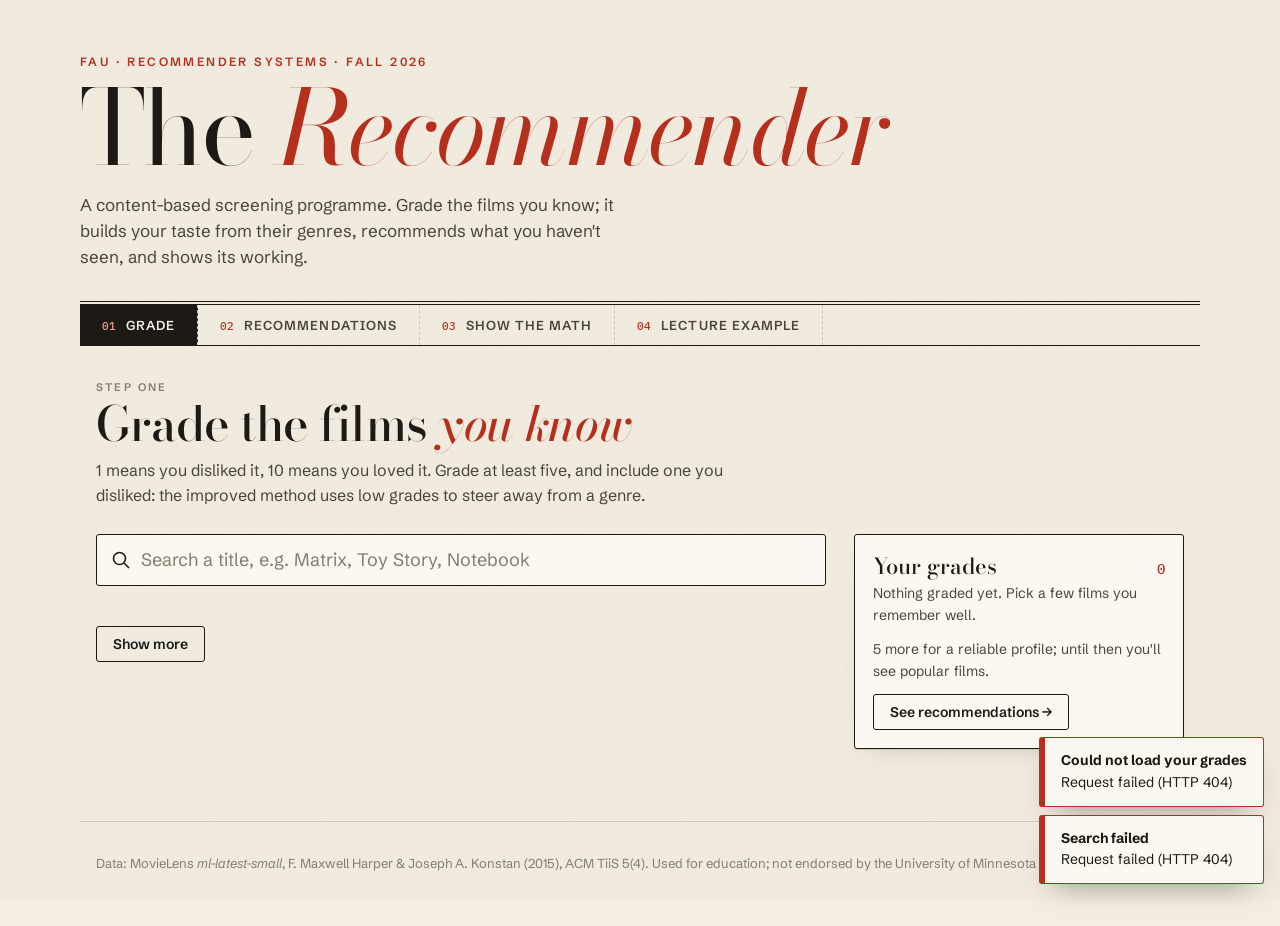
==== src/main/resources/static/index.html @ 15a637a7 "Add the web UI: grade, recommendations, show the math, lecture example Static HTML, CSS and ES modul" ====
<!doctype html>
<html lang="en">
<head>
	<meta charset="utf-8">
	<meta name="viewport" content="width=device-width, initial-scale=1">
	<title>The Recommender · a content-based screening programme</title>
	<meta name="description" content="Grade the films you know; a content-based recommender builds your taste from their genres and shows its working.">
	<link rel="preconnect" href="https://fonts.googleapis.com">
	<link rel="preconnect" href="https://fonts.gstatic.com" crossorigin>
	<link rel="stylesheet" href="https://fonts.googleapis.com/css2?family=Bodoni+Moda:ital,opsz,wght@0,6..96,400..800;1,6..96,400..800&family=IBM+Plex+Mono:wght@400;500&family=Schibsted+Grotesk:wght@400;500;600;700&display=swap">
	<link rel="stylesheet" href="css/app.css">
	<script type="module" src="js/main.js"></script>
</head>
<body>
	<header class="masthead">
		<div class="masthead__inner">
			<p class="masthead__kicker">FAU · Recommender Systems · Fall 2026</p>
			<h1 class="masthead__title"><a href="#grade">The <em>Recommender</em></a></h1>
			<p class="masthead__sub">A content-based screening programme. Grade the films you know; it builds your taste
				from their genres, recommends what you haven't seen, and shows its working.</p>
		</div>
		<nav class="tabs" aria-label="Views">
			<a class="tab" href="#grade" data-view="grade"><span class="tab__no">01</span><span>Grade</span><span class="tab__badge" id="grade-count" hidden></span></a>
			<a class="tab" href="#recommendations" data-view="recommendations"><span class="tab__no">02</span><span>Recommendations</span></a>
			<a class="tab" href="#math" data-view="math"><span class="tab__no">03</span><span>Show the math</span></a>
			<a class="tab" href="#example" data-view="example"><span class="tab__no">04</span><span>Lecture example</span></a>
		</nav>
	</header>

	<main id="view" class="view" tabindex="-1"></main>

	<footer class="colophon">
		<p>Data: MovieLens <i>ml-latest-small</i>, F. Maxwell Harper &amp; Joseph A. Konstan (2015), ACM TiiS 5(4).
			Used for education; not endorsed by the University of Minnesota or GroupLens.</p>
	</footer>

	<div id="toasts" class="toasts" role="status" aria-live="polite"></div>
</body>
</html>
---- src/main/resources/static/css/app.css ----
/*
 * The Recommender: a screening programme printed on warm paper.
 * Ink on paper, one marquee-red accent; cool teal marks anything that counts against a film.
 */
:root {
	--paper: #f3ede2;
	--paper-deep: #e8dfcf;
	--card: #fbf8f2;
	--ink: #1d1a16;
	--ink-soft: #4a443b;
	--muted: #857c6d;
	--rule: #d3c8b3;
	--red: #b5301c;
	--red-wash: #f3dcd3;
	--cool: #27606d;
	--cool-wash: #d4e5e7;
	--gold: #b8892a;

	--display: "Bodoni Moda", "Bodoni 72", Didot, Georgia, serif;
	--body: "Schibsted Grotesk", "Avenir Next", "Helvetica Neue", sans-serif;
	--mono: "IBM Plex Mono", "SF Mono", Menlo, Consolas, monospace;

	--page: 1120px;
	--gutter: 16px;
	--radius: 3px;
	--shadow: 0 1px 0 var(--rule), 0 10px 24px -18px rgb(29 26 22 / 0.35);
}

*,
*::before,
*::after {
	box-sizing: border-box;
}

html {
	-webkit-text-size-adjust: 100%;
}

body {
	margin: 0;
	min-height: 100vh;
	background-color: var(--paper);
	color: var(--ink);
	font: 400 16px/1.55 var(--body);
	font-feature-settings: "ss01";
}

/* Paper grain. */
body::before {
	content: "";
	position: fixed;
	inset: 0;
	z-index: 0;
	pointer-events: none;
	opacity: 0.55;
	background-image: url("data:image/svg+xml,%3Csvg xmlns='http://www.w3.org/2000/svg' width='180' height='180'%3E%3Cfilter id='n'%3E%3CfeTurbulence type='fractalNoise' baseFrequency='.85' numOctaves='3' stitchTiles='stitch'/%3E%3CfeColorMatrix values='0 0 0 0 .11 0 0 0 0 .1 0 0 0 0 .08 0 0 0 .07 0'/%3E%3C/filter%3E%3Crect width='100%25' height='100%25' filter='url(%23n)'/%3E%3C/svg%3E");
}

a {
	color: inherit;
}

:focus-visible {
	outline: 2px solid var(--red);
	outline-offset: 2px;
}

/* ---------- Masthead and tabs ---------- */

.masthead {
	position: relative;
	z-index: 1;
	padding: clamp(28px, 5vw, 56px) var(--gutter) 0;
}

.masthead__inner,
.tabs {
	max-width: var(--page);
	margin: 0 auto;
}

.masthead__kicker {
	margin: 0 0 14px;
	color: var(--red);
	font: 600 12px/1 var(--body);
	letter-spacing: 0.2em;
	text-transform: uppercase;
}

.masthead__title {
	margin: 0;
	font: 400 clamp(46px, 9vw, 104px)/0.88 var(--display);
	letter-spacing: -0.025em;
}

.masthead__title a {
	text-decoration: none;
}

.masthead__title em {
	color: var(--red);
	font-style: italic;
}

.masthead__sub {
	max-width: 56ch;
	margin: 18px 0 30px;
	color: var(--ink-soft);
	font-size: 17px;
}

.tabs {
	display: flex;
	overflow-x: auto;
	border-top: 4px double var(--ink);
	border-bottom: 1px solid var(--ink);
	scrollbar-width: none;
}

.tab {
	display: flex;
	flex: 0 0 auto;
	align-items: baseline;
	gap: 10px;
	padding: 14px 22px 13px;
	border-right: 1px dashed var(--rule);
	color: var(--ink-soft);
	font: 600 13px/1 var(--body);
	letter-spacing: 0.08em;
	text-decoration: none;
	text-transform: uppercase;
	transition: background-color 0.2s, color 0.2s;
}

.tab:hover {
	background: var(--paper-deep);
	color: var(--ink);
}

.tab[aria-current="page"] {
	background: var(--ink);
	color: var(--paper);
}

.tab__no {
	color: var(--red);
	font: 500 11px/1 var(--mono);
	letter-spacing: 0;
}

.tab[aria-current="page"] .tab__no {
	color: #f0a08f;
}

.tab__badge {
	min-width: 20px;
	padding: 3px 6px;
	border-radius: 10px;
	background: var(--red);
	color: var(--card);
	font: 500 11px/1 var(--mono);
	letter-spacing: 0;
	text-align: center;
}

/* ---------- View chrome ---------- */

.view {
	position: relative;
	z-index: 1;
	max-width: var(--page);
	margin: 0 auto;
	padding: 36px var(--gutter) 72px;
	outline: none;
}

.view-head {
	display: grid;
	gap: 6px;
	margin-bottom: 26px;
}

.eyebrow {
	margin: 0;
	color: var(--muted);
	font: 600 11px/1 var(--body);
	letter-spacing: 0.2em;
	text-transform: uppercase;
}

.view-title {
	margin: 0;
	font: 500 clamp(30px, 4.4vw, 48px)/1.04 var(--display);
	letter-spacing: -0.015em;
}

.view-title em {
	color: var(--red);
}

.lede {
	max-width: 66ch;
	margin: 4px 0 0;
	color: var(--ink-soft);
}

.section-title {
	display: flex;
	align-items: baseline;
	gap: 12px;
	margin: 38px 0 12px;
	font: 500 24px/1.15 var(--display);
}

.section-title__step {
	color: var(--red);
	font: 500 12px/1 var(--mono);
}

.note {
	max-width: 70ch;
	margin: 8px 0 0;
	color: var(--ink-soft);
	font-size: 15px;
}

.formula {
	padding: 1px 6px;
	border-radius: var(--radius);
	background: var(--paper-deep);
	font: 400 0.92em/1.4 var(--mono);
	white-space: nowrap;
}

.colophon {
	position: relative;
	z-index: 1;
	max-width: var(--page);
	margin: 0 auto;
	padding: 18px var(--gutter) 40px;
	border-top: 1px solid var(--rule);
	color: var(--muted);
	font-size: 13px;
}

/* ---------- Controls ---------- */

.controls {
	display: flex;
	flex-wrap: wrap;
	align-items: end;
	gap: 18px 28px;
	margin: 0 0 22px;
	padding: 16px 18px;
	border: 1px solid var(--rule);
	border-radius: var(--radius);
	background: var(--card);
	box-shadow: var(--shadow);
}

.field {
	display: grid;
	gap: 7px;
}

.field__label {
	color: var(--muted);
	font: 600 11px/1 var(--body);
	letter-spacing: 0.16em;
	text-transform: uppercase;
}

.segmented {
	display: inline-flex;
	border: 1px solid var(--ink);
	border-radius: var(--radius);
	overflow: hidden;
}

.segmented button {
	padding: 9px 16px;
	border: 0;
	background: transparent;
	color: var(--ink);
	font: 600 14px/1 var(--body);
	cursor: pointer;
}

.segmented button + button {
	border-left: 1px solid var(--ink);
}

.segmented button[aria-pressed="true"] {
	background: var(--ink);
	color: var(--paper);
}

.select {
	padding: 8px 30px 8px 12px;
	border: 1px solid var(--ink);
	border-radius: var(--radius);
	background: var(--card) url("data:image/svg+xml,%3Csvg xmlns='http://www.w3.org/2000/svg' width='10' height='6'%3E%3Cpath d='M0 0l5 6 5-6z' fill='%231d1a16'/%3E%3C/svg%3E") no-repeat right 11px center;
	color: var(--ink);
	font: 500 14px/1 var(--body);
	appearance: none;
}

.method-note {
	flex: 1 1 260px;
	margin: 0;
	color: var(--ink-soft);
	font-size: 14px;
}

.search {
	width: 100%;
	padding: 14px 16px 14px 44px;
	border: 1px solid var(--ink);
	border-radius: var(--radius);
	background: var(--card) url("data:image/svg+xml,%3Csvg xmlns='http://www.w3.org/2000/svg' width='18' height='18' fill='none' stroke='%231d1a16' stroke-width='1.6'%3E%3Ccircle cx='7.5' cy='7.5' r='6'/%3E%3Cpath d='M12 12l5 5'/%3E%3C/svg%3E") no-repeat 15px center;
	color: var(--ink);
	font: 400 18px/1.2 var(--body);
}

.search::placeholder {
	color: var(--muted);
}

.button {
	display: inline-flex;
	align-items: center;
	gap: 8px;
	padding: 10px 16px;
	border: 1px solid var(--ink);
	border-radius: var(--radius);
	background: transparent;
	color: var(--ink);
	font: 600 14px/1 var(--body);
	text-decoration: none;
	cursor: pointer;
}

.button:hover {
	background: var(--ink);
	color: var(--paper);
}

.button--primary {
	border-color: var(--red);
	background: var(--red);
	color: var(--card);
}

.button--primary:hover {
	border-color: var(--ink);
}

/* ---------- Chips ---------- */

.chips {
	display: flex;
	flex-wrap: wrap;
	gap: 6px;
	margin: 0;
	padding: 0;
	list-style: none;
}

.chip {
	display: inline-flex;
	align-items: baseline;
	gap: 6px;
	padding: 3px 9px;
	border: 1px solid var(--rule);
	border-radius: 999px;
	background: var(--card);
	color: var(--ink-soft);
	font: 500 12px/1.3 var(--body);
}

.chip--tag {
	border-style: dashed;
}

.chip--tag::before {
	content: "#";
	color: var(--muted);
}

.chip--match {
	border-color: var(--red);
	background: var(--red-wash);
	color: var(--ink);
}

.chip__value {
	color: var(--red);
	font: 500 11px/1 var(--mono);
}

/* ---------- Grade view ---------- */

.grade-layout {
	display: grid;
	grid-template-columns: minmax(0, 1fr) 330px;
	gap: 28px;
	align-items: start;
}

.results {
	display: grid;
	gap: 12px;
	margin-top: 16px;
}

.results__meta {
	margin: 12px 0 0;
	color: var(--muted);
	font-size: 13px;
}

.film {
	display: grid;
	gap: 10px;
	padding: 16px 18px;
	border: 1px solid var(--rule);
	border-radius: var(--radius);
	background: var(--card);
	box-shadow: var(--shadow);
}

.film--graded {
	border-color: var(--ink);
}

.film__head {
	display: flex;
	flex-wrap: wrap;
	align-items: baseline;
	justify-content: space-between;
	gap: 4px 16px;
}

.film__title {
	margin: 0;
	font: 500 21px/1.2 var(--display);
}

.film__year {
	color: var(--muted);
	font: 400 15px/1 var(--mono);
}

.film__stats {
	color: var(--muted);
	font: 400 12px/1.2 var(--mono);
	white-space: nowrap;
}

.grade-row {
	display: flex;
	flex-wrap: wrap;
	align-items: center;
	gap: 10px;
}

.grade-row__label {
	color: var(--muted);
	font: 600 11px/1 var(--body);
	letter-spacing: 0.16em;
	text-transform: uppercase;
}

.grades {
	display: grid;
	grid-template-columns: repeat(10, 34px);
	gap: 4px;
}

.grade-button {
	height: 34px;
	border: 1px solid var(--rule);
	border-radius: var(--radius);
	background: var(--paper);
	color: var(--ink-soft);
	font: 500 13px/1 var(--mono);
	cursor: pointer;
	transition: background-color 0.15s, color 0.15s, transform 0.15s;
}

.grade-button:hover {
	border-color: var(--red);
	color: var(--red);
}

.grade-button:active {
	transform: scale(0.92);
}

.grade-button[aria-pressed="true"] {
	border-color: var(--ink);
	background: var(--ink);
	color: var(--paper);
}

.grade-button[aria-pressed="true"].low {
	border-color: var(--cool);
	background: var(--cool);
}

.ledger {
	position: sticky;
	top: 16px;
	padding: 18px;
	border: 1px solid var(--ink);
	border-radius: var(--radius);
	background: var(--card);
	box-shadow: var(--shadow);
}

.ledger__title {
	display: flex;
	align-items: baseline;
	justify-content: space-between;
	margin: 0 0 4px;
	font: 500 22px/1.2 var(--display);
}

.ledger__count {
	color: var(--red);
	font: 500 14px/1 var(--mono);
}

.ledger__list {
	display: grid;
	margin: 12px 0;
	padding: 0;
	list-style: none;
}

.ledger__item {
	display: grid;
	grid-template-columns: 40px minmax(0, 1fr) auto;
	align-items: center;
	gap: 10px;
	padding: 8px 0;
	border-top: 1px dashed var(--rule);
}

.ledger__score {
	color: var(--ink);
	font: 500 18px/1 var(--display);
	text-align: center;
}

.ledger__score.low {
	color: var(--cool);
}

.ledger__name {
	overflow: hidden;
	font-size: 14px;
	line-height: 1.3;
	text-overflow: ellipsis;
}

.ledger__remove {
	padding: 4px 8px;
	border: 0;
	background: none;
	color: var(--muted);
	font: 400 18px/1 var(--body);
	cursor: pointer;
}

.ledger__remove:hover {
	color: var(--red);
}

.ledger__hint {
	margin: 0 0 12px;
	color: var(--ink-soft);
	font-size: 14px;
}

/* ---------- Recommendations: the programme ---------- */

.banner {
	display: grid;
	gap: 4px;
	margin: 0 0 20px;
	padding: 14px 18px;
	border: 1px solid var(--gold);
	border-left-width: 6px;
	border-radius: var(--radius);
	background: repeating-linear-gradient(-45deg, #f6ead2, #f6ead2 10px, #f2e3c6 10px, #f2e3c6 20px);
}

.banner strong {
	font: 500 18px/1.2 var(--display);
}

.programme {
	display: grid;
	margin: 0;
	padding: 0;
	list-style: none;
	border-top: 1px solid var(--ink);
}

.entry {
	display: grid;
	grid-template-columns: 76px minmax(0, 1fr) auto;
	gap: 6px 22px;
	padding: 20px 4px 22px 0;
	border-bottom: 1px solid var(--rule);
}

.entry__rank {
	color: var(--red);
	font: italic 400 54px/0.85 var(--display);
	text-align: right;
}

.entry__body {
	display: grid;
	gap: 9px;
	min-width: 0;
}

.entry__title {
	margin: 0;
	font: 500 25px/1.15 var(--display);
}

.entry__title .film__year {
	margin-left: 8px;
}

.entry__sentence {
	margin: 0;
	color: var(--ink-soft);
	font-style: italic;
}

.entry__because {
	margin: 0;
	font-size: 14px;
}

.entry__because b {
	font-weight: 600;
}

.entry__score {
	display: grid;
	align-content: start;
	justify-items: end;
	gap: 4px;
	min-width: 86px;
}

.entry__score-value {
	font: 500 20px/1 var(--mono);
	font-variant-numeric: tabular-nums;
}

.entry__score-value.neg {
	color: var(--cool);
}

.entry__score-label {
	color: var(--muted);
	font: 600 10px/1 var(--body);
	letter-spacing: 0.16em;
	text-transform: uppercase;
}

.entry__score-x10 {
	color: var(--red);
	font: 400 13px/1 var(--mono);
}

.after {
	display: flex;
	flex-wrap: wrap;
	gap: 12px;
	margin-top: 24px;
}

/* ---------- Matrices ---------- */

.config {
	display: flex;
	flex-wrap: wrap;
	gap: 8px;
	margin: 10px 0 0;
}

.figure {
	display: flex;
	flex-wrap: wrap;
	align-items: baseline;
	gap: 6px 28px;
	margin: 14px 0 0;
}

.figure__item {
	display: grid;
	gap: 2px;
}

.figure__value {
	font: 500 30px/1 var(--display);
}

/* Not uppercased: labels hold symbols like p̂, whose case carries meaning. */
.figure__label {
	color: var(--muted);
	font: 500 12px/1.2 var(--mono);
}

/* Wide matrices scroll inside their box; edge shadows show there is more to either side. */
.table-wrap {
	overflow-x: auto;
	border: 1px solid var(--ink);
	border-radius: var(--radius);
	background:
		linear-gradient(to right, var(--card) 30%, rgb(251 248 242 / 0)) left / 48px 100% no-repeat local,
		linear-gradient(to left, var(--card) 30%, rgb(251 248 242 / 0)) right / 48px 100% no-repeat local,
		radial-gradient(farthest-side at 0 50%, rgb(29 26 22 / 0.28), transparent) left / 16px 100% no-repeat scroll,
		radial-gradient(farthest-side at 100% 50%, rgb(29 26 22 / 0.28), transparent) right / 16px 100% no-repeat scroll,
		var(--card);
	box-shadow: var(--shadow);
}

.matrix {
	width: 100%;
	border-collapse: collapse;
	font: 400 13.5px/1.3 var(--mono);
	font-variant-numeric: tabular-nums;
}

.matrix th,
.matrix td {
	padding: 9px 12px;
	border-bottom: 1px solid var(--rule);
	text-align: right;
	white-space: nowrap;
}

.matrix thead th {
	position: sticky;
	top: 0;
	background: var(--paper-deep);
	color: var(--ink-soft);
	font: 600 11px/1.2 var(--body);
	letter-spacing: 0.08em;
	text-transform: uppercase;
	vertical-align: bottom;
}

.matrix th[scope="row"] {
	min-width: 190px;
	max-width: 280px;
	overflow: hidden;
	color: var(--ink);
	font: 500 14px/1.25 var(--body);
	text-align: left;
	text-overflow: ellipsis;
}

.matrix tfoot th,
.matrix tfoot td {
	border-top: 2px solid var(--ink);
	border-bottom: 0;
	font-weight: 600;
}

.matrix tfoot th[scope="row"] {
	font-family: var(--mono);
}

.matrix .divider {
	border-left: 1px solid var(--ink);
}

.matrix .total {
	color: var(--red);
	font-weight: 600;
}

.matrix .zero {
	color: #b9ae99;
}

/* Heat: warm pushes a film up, cool pushes it down; strength scales with |value| within the table. */
.heat {
	--heat: 0;
	background: color-mix(in oklab, var(--red) calc(var(--heat) * 58%), transparent);
}

.heat.neg {
	background: color-mix(in oklab, var(--cool) calc(var(--heat) * 58%), transparent);
}

.heat.strong {
	color: var(--card);
}

.heat small {
	display: block;
	opacity: 0.65;
	font-size: 11px;
}

.legend {
	display: flex;
	flex-wrap: wrap;
	gap: 18px;
	margin: 10px 0 0;
	color: var(--muted);
	font-size: 13px;
}

.legend__swatch {
	display: inline-block;
	width: 22px;
	height: 12px;
	margin-right: 6px;
	border-radius: 2px;
	vertical-align: -1px;
}

/* ---------- Lecture example ---------- */

.stubs {
	display: flex;
	flex-wrap: wrap;
	gap: 12px;
	margin: 18px 0 4px;
}

.stub {
	position: relative;
	display: grid;
	grid-template-columns: auto 1fr;
	align-items: center;
	gap: 14px;
	padding: 12px 18px 12px 14px;
	border: 1px solid var(--ink);
	border-radius: var(--radius);
	background: var(--card);
	box-shadow: var(--shadow);
}

.stub__grade {
	padding-right: 14px;
	border-right: 1px dashed var(--ink);
	font: italic 500 34px/1 var(--display);
}

.stub__grade.low {
	color: var(--cool);
}

.stub__title {
	font: 500 16px/1.2 var(--display);
}

.stub__genres {
	color: var(--muted);
	font-size: 12px;
}

.callout {
	margin: 22px 0 0;
	padding: 16px 20px;
	border-left: 4px solid var(--red);
	background: var(--card);
	box-shadow: var(--shadow);
}

.callout p {
	margin: 0;
}

/* ---------- Empty, loading, toasts ---------- */

.empty {
	padding: 40px 20px;
	border: 1px dashed var(--rule);
	border-radius: var(--radius);
	text-align: center;
}

.empty h3 {
	margin: 0 0 6px;
	font: 500 26px/1.2 var(--display);
}

.empty p {
	max-width: 52ch;
	margin: 0 auto 16px;
	color: var(--ink-soft);
}

.loading {
	color: var(--muted);
	font: 400 14px/1 var(--mono);
}

.loading::after {
	content: "…";
	animation: blink 1s steps(2) infinite;
}

.toasts {
	position: fixed;
	right: 16px;
	bottom: 16px;
	z-index: 10;
	display: grid;
	gap: 8px;
	max-width: min(420px, calc(100vw - 32px));
}

.toast {
	padding: 12px 16px;
	border: 1px solid var(--ink);
	border-left-width: 6px;
	border-radius: var(--radius);
	background: var(--card);
	box-shadow: 0 14px 30px -16px rgb(29 26 22 / 0.5);
	font-size: 14px;
	animation: rise 0.25s ease-out both;
}

.toast--error {
	border-color: var(--red);
}

.toast__title {
	display: block;
	font-weight: 700;
}

/* ---------- Motion ---------- */

.reveal {
	animation: rise 0.5s cubic-bezier(0.2, 0.7, 0.2, 1) both;
	animation-delay: calc(var(--i, 0) * 45ms);
}

@keyframes rise {
	from {
		opacity: 0;
		transform: translateY(8px);
	}

	to {
		opacity: 1;
		transform: none;
	}
}

@keyframes blink {
	50% {
		opacity: 0;
	}
}

@media (prefers-reduced-motion: reduce) {
	.reveal,
	.toast,
	.loading::after {
		animation: none;
	}
}

/* ---------- Phone width ---------- */

@media (max-width: 860px) {
	.grade-layout {
		grid-template-columns: minmax(0, 1fr);
	}

	.ledger {
		position: static;
		order: -1;
	}
}

@media (max-width: 560px) {
	.tab {
		padding: 12px 14px;
	}

	.grades {
		grid-template-columns: repeat(5, 1fr);
		width: 100%;
	}

	.entry {
		grid-template-columns: 44px minmax(0, 1fr);
	}

	.entry__rank {
		font-size: 38px;
	}

	.entry__score {
		grid-column: 2;
		justify-items: start;
		grid-auto-flow: column;
		align-items: baseline;
	}

	.matrix th[scope="row"] {
		min-width: 140px;
	}
}
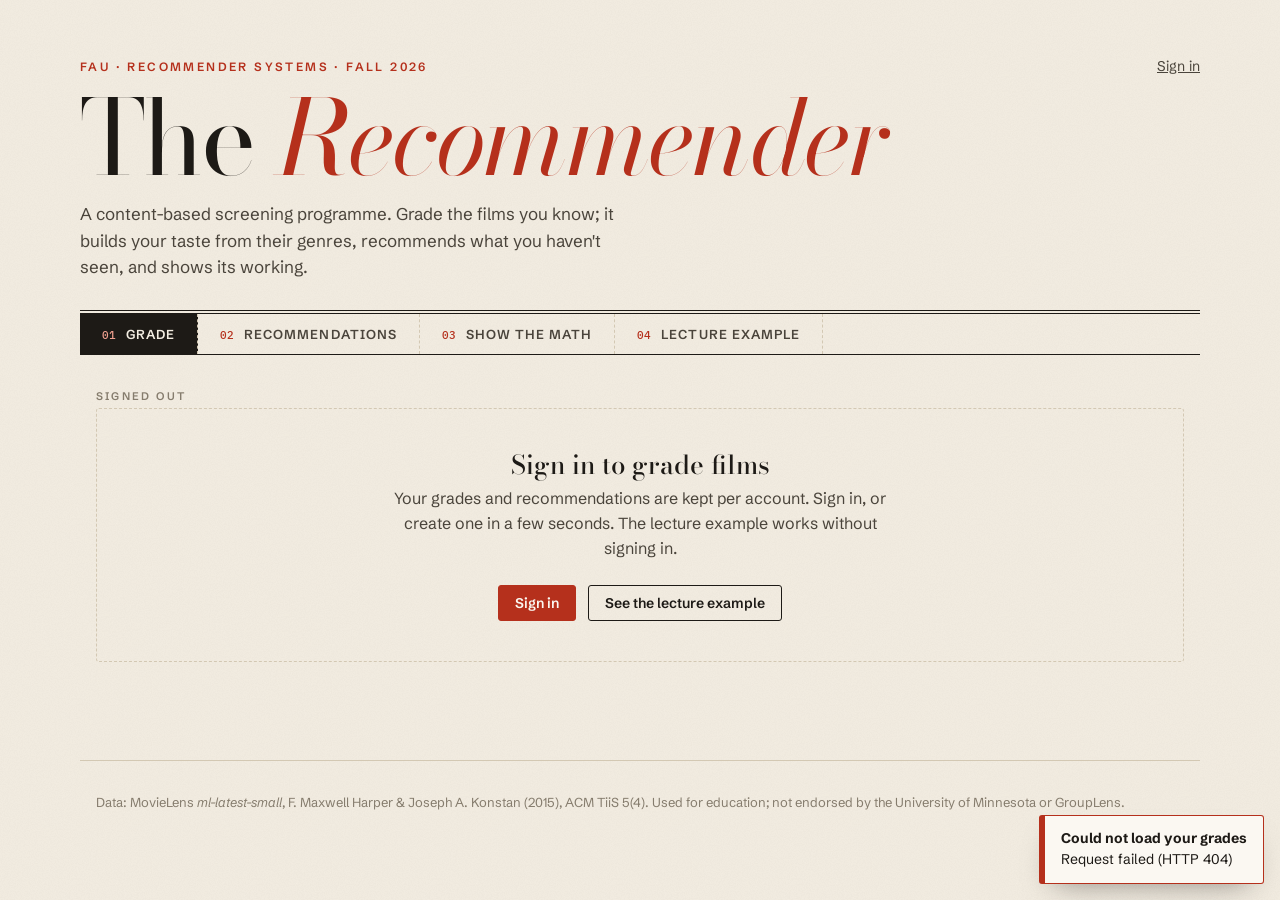
==== commit 3d64b91b: "Add sign-in, registration and sign-out to the UI login.html for signing in or creating an account, t" ====
--- a/src/main/resources/static/index.html
+++ b/src/main/resources/static/index.html
@@ -14,7 +14,10 @@
 <body>
 	<header class="masthead">
 		<div class="masthead__inner">
-			<p class="masthead__kicker">FAU · Recommender Systems · Fall 2026</p>
+			<div class="masthead__top">
+				<p class="masthead__kicker">FAU · Recommender Systems · Fall 2026</p>
+				<p class="session" id="session" aria-live="polite"></p>
+			</div>
 			<h1 class="masthead__title"><a href="#grade">The <em>Recommender</em></a></h1>
 			<p class="masthead__sub">A content-based screening programme. Grade the films you know; it builds your taste
 				from their genres, recommends what you haven't seen, and shows its working.</p>
--- a/src/main/resources/static/css/app.css
+++ b/src/main/resources/static/css/app.css
@@ -87,6 +87,86 @@
 	text-transform: uppercase;
 }
 
+.masthead__top {
+	display: flex;
+	flex-wrap: wrap;
+	align-items: baseline;
+	justify-content: space-between;
+	gap: 8px 24px;
+}
+
+.session {
+	margin: 0 0 14px;
+	color: var(--ink-soft);
+	font-size: 14px;
+}
+
+.linklike {
+	padding: 0;
+	border: 0;
+	background: none;
+	color: var(--red);
+	font: inherit;
+	text-decoration: underline;
+	cursor: pointer;
+}
+
+.masthead--compact .masthead__title {
+	font-size: clamp(40px, 6vw, 64px);
+}
+
+.masthead--compact {
+	padding-bottom: 8px;
+	border-bottom: 4px double var(--ink);
+}
+
+.auth {
+	display: grid;
+	grid-template-columns: repeat(auto-fit, minmax(min(100%, 320px), 1fr));
+	gap: 20px;
+	max-width: 820px;
+}
+
+.auth__card {
+	display: grid;
+	gap: 14px;
+	align-content: start;
+	padding: 22px;
+	border: 1px solid var(--ink);
+	border-radius: var(--radius);
+	background: var(--card);
+	box-shadow: var(--shadow);
+}
+
+.auth__title {
+	margin: 0;
+	font: 500 22px/1.2 var(--display);
+}
+
+.auth__error {
+	margin: 0;
+	padding: 8px 12px;
+	border-left: 3px solid var(--red);
+	background: var(--red-wash);
+	font-size: 14px;
+}
+
+.auth__hint {
+	margin: 0;
+	color: var(--muted);
+	font-size: 13px;
+}
+
+.input {
+	width: 100%;
+	padding: 11px 12px;
+	border: 1px solid var(--ink);
+	border-radius: var(--radius);
+	background: var(--paper);
+	color: var(--ink);
+	font: 400 16px/1.2 var(--body);
+}
+
 .masthead__title {
 	margin: 0;
 	font: 400 clamp(46px, 9vw, 104px)/0.88 var(--display);
@@ -305,6 +385,26 @@
 	appearance: none;
 }
 
+.slider {
+	width: 180px;
+	accent-color: var(--red);
+}
+
+.slider__value {
+	color: var(--ink-soft);
+	font: 400 12px/1 var(--mono);
+}
+
+.mmr-note {
+	max-width: 80ch;
+	margin: 0 0 16px;
+	padding: 10px 14px;
+	border-left: 3px solid var(--red);
+	background: var(--card);
+	color: var(--ink-soft);
+	font-size: 14px;
+}
+
 .method-note {
 	flex: 1 1 260px;
 	margin: 0;
